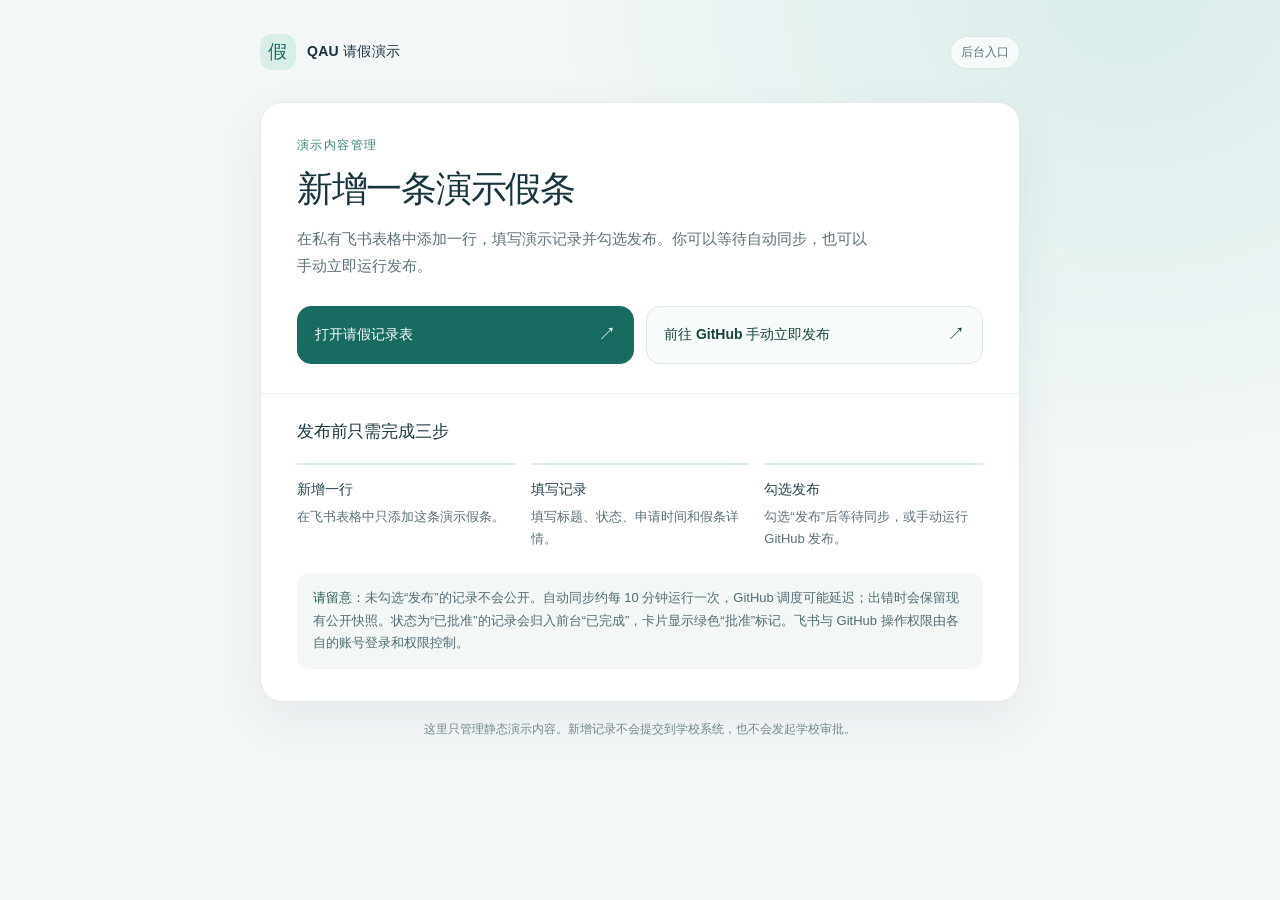
==== admin.html @ 397c08ad "Manage demo leave records with private Feishu Base and Pages sync" ====
<!doctype html>
<html lang="zh-CN">
<head>
  <meta charset="utf-8">
  <meta name="viewport" content="width=device-width, initial-scale=1">
  <meta name="theme-color" content="#f4f7f8">
  <title>演示假条管理入口</title>
  <style>
    :root {
      color-scheme: light;
      font-family: -apple-system, BlinkMacSystemFont, "Segoe UI", "PingFang SC", "Microsoft YaHei", sans-serif;
      color: #17313c;
      background: #f4f7f8;
      font-synthesis: none;
      text-rendering: optimizeLegibility;
    }

    * { box-sizing: border-box; }

    body {
      margin: 0;
      min-width: 320px;
      min-height: 100vh;
      background:
        radial-gradient(ellipse at 88% 0%, rgba(188, 226, 220, .48), transparent 38rem),
        #f4f7f8;
    }

    .wrap {
      width: min(100% - 36px, 760px);
      margin: 0 auto;
      padding: 34px 0 48px;
    }

    header {
      display: flex;
      justify-content: space-between;
      align-items: center;
      gap: 16px;
      margin-bottom: 32px;
    }

    .brand {
      display: flex;
      align-items: center;
      gap: 11px;
      font-size: 14px;
      font-weight: 700;
      letter-spacing: .02em;
    }

    .mark {
      display: grid;
      width: 36px;
      height: 36px;
      place-items: center;
      border-radius: 12px;
      background: #d9eee9;
      color: #176b61;
      font-size: 19px;
    }

    .badge {
      padding: 7px 10px;
      border: 1px solid #dce6e8;
      border-radius: 999px;
      color: #587079;
      background: rgba(255, 255, 255, .72);
      font-size: 12px;
      white-space: nowrap;
    }

    main {
      overflow: hidden;
      border: 1px solid #e3eaec;
      border-radius: 22px;
      background: #fff;
      box-shadow: 0 18px 48px rgba(31, 61, 70, .07);
    }

    .intro { padding: 34px 36px 27px; }

    .eyebrow {
      margin: 0 0 12px;
      color: #318175;
      font-size: 12px;
      font-weight: 700;
      letter-spacing: .12em;
    }

    h1 {
      margin: 0;
      color: #18343e;
      font-size: clamp(27px, 5vw, 36px);
      line-height: 1.25;
      letter-spacing: -.035em;
    }

    .lede {
      max-width: 570px;
      margin: 14px 0 0;
      color: #5b7078;
      font-size: 15px;
      line-height: 1.8;
    }

    .actions {
      display: grid;
      grid-template-columns: 1fr 1fr;
      gap: 12px;
      padding: 0 36px 29px;
    }

    .button {
      display: flex;
      min-height: 58px;
      align-items: center;
      justify-content: space-between;
      gap: 12px;
      padding: 14px 17px;
      border: 1px solid #dce7e8;
      border-radius: 14px;
      color: #17443f;
      background: #f7fbfa;
      font-size: 14px;
      font-weight: 700;
      line-height: 1.4;
      text-decoration: none;
      transition: border-color .15s ease, background .15s ease, transform .15s ease;
    }

    .button:hover {
      transform: translateY(-1px);
      border-color: #a6ccc4;
      background: #eef8f5;
    }

    .button.primary {
      border-color: #176b61;
      color: #fff;
      background: #176b61;
    }

    .button.primary:hover { background: #125b53; }
    .arrow { font-size: 18px; font-weight: 400; }

    .divider { height: 1px; background: #edf1f2; }

    .guide { padding: 26px 36px 32px; }

    h2 {
      margin: 0;
      color: #1b3841;
      font-size: 17px;
      letter-spacing: -.01em;
    }

    .steps {
      display: grid;
      grid-template-columns: repeat(3, 1fr);
      gap: 15px;
      margin: 20px 0 0;
      padding: 0;
      list-style: none;
    }

    .steps li {
      min-width: 0;
      padding-top: 13px;
      border-top: 2px solid #dcece8;
      color: #5b7078;
      font-size: 13px;
      line-height: 1.7;
    }

    .steps strong {
      display: block;
      margin-bottom: 4px;
      color: #24434c;
      font-size: 14px;
    }

    .note {
      margin: 23px 0 0;
      padding: 14px 16px;
      border-radius: 12px;
      color: #526b73;
      background: #f3f8f7;
      font-size: 13px;
      line-height: 1.75;
    }

    .note strong { color: #275c55; }

    footer {
      margin-top: 17px;
      color: #73868c;
      font-size: 12px;
      line-height: 1.7;
      text-align: center;
    }

    a:focus-visible {
      outline: 3px solid #e19b55;
      outline-offset: 3px;
    }

    @media (max-width: 580px) {
      .wrap { width: min(100% - 24px, 480px); padding-top: 22px; }
      header { margin-bottom: 21px; }
      .intro { padding: 27px 22px 21px; }
      .actions { grid-template-columns: 1fr; padding: 0 22px 23px; }
      .guide { padding: 23px 22px 25px; }
      .steps { grid-template-columns: 1fr; gap: 12px; }
      .steps li { padding-top: 10px; }
      footer { padding: 0 10px; }
    }
  </style>
</head>
<body>
  <div class="wrap">
    <header>
      <div class="brand"><span class="mark" aria-hidden="true">假</span><span>QAU 请假演示</span></div>
      <span class="badge">后台入口</span>
    </header>

    <main>
      <section class="intro" aria-labelledby="page-title">
        <p class="eyebrow">演示内容管理</p>
        <h1 id="page-title">新增一条演示假条</h1>
        <p class="lede">在私有飞书表格中添加一行，填写演示记录并勾选发布。你可以等待自动同步，也可以手动立即运行发布。</p>
      </section>

      <nav class="actions" aria-label="管理入口">
        <a class="button primary" href="https://zcnl06gk5pj6.feishu.cn/base/JLp3bfoYkaqN0Ys9zUdcaZcln2b?table=tblTBy6DTEkNYOlV&amp;view=vewv0Zh1r9" target="_blank" rel="noopener noreferrer">
          <span>打开请假记录表</span><span class="arrow" aria-hidden="true">↗</span>
        </a>
        <a class="button" href="https://github.com/huachen19867/qau-ui-demo/actions/workflows/publish.yml" target="_blank" rel="noopener noreferrer">
          <span>前往 GitHub 手动立即发布</span><span class="arrow" aria-hidden="true">↗</span>
        </a>
      </nav>

      <div class="divider" aria-hidden="true"></div>

      <section class="guide" aria-labelledby="guide-title">
        <h2 id="guide-title">发布前只需完成三步</h2>
        <ol class="steps">
          <li><strong>新增一行</strong>在飞书表格中只添加这条演示假条。</li>
          <li><strong>填写记录</strong>填写标题、状态、申请时间和假条详情。</li>
          <li><strong>勾选发布</strong>勾选“发布”后等待同步，或手动运行 GitHub 发布。</li>
        </ol>
        <p class="note"><strong>请留意：</strong>未勾选“发布”的记录不会公开。自动同步约每 10 分钟运行一次，GitHub 调度可能延迟；出错时会保留现有公开快照。状态为“已批准”的记录会归入前台“已完成”，卡片显示绿色“批准”标记。飞书与 GitHub 操作权限由各自的账号登录和权限控制。</p>
      </section>
    </main>

    <footer>这里只管理静态演示内容。新增记录不会提交到学校系统，也不会发起学校审批。</footer>
  </div>
</body>
</html>
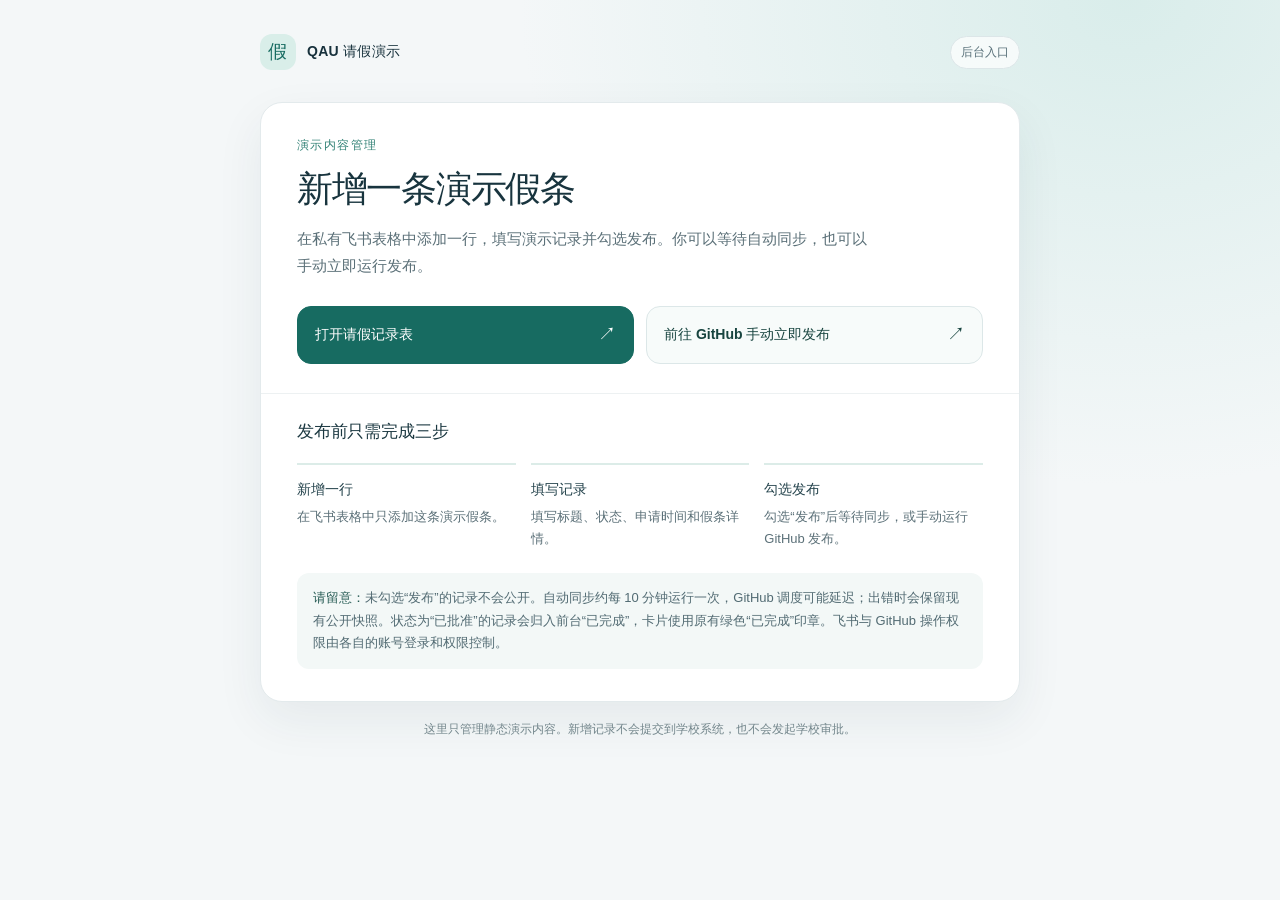
==== commit f80afe51: "Manage demo leave records with private Feishu Base and Pages sync" ====
--- a/admin.html
+++ b/admin.html
@@ -249,7 +249,7 @@
           <li><strong>填写记录</strong>填写标题、状态、申请时间和假条详情。</li>
           <li><strong>勾选发布</strong>勾选“发布”后等待同步，或手动运行 GitHub 发布。</li>
         </ol>
-        <p class="note"><strong>请留意：</strong>未勾选“发布”的记录不会公开。自动同步约每 10 分钟运行一次，GitHub 调度可能延迟；出错时会保留现有公开快照。状态为“已批准”的记录会归入前台“已完成”，卡片显示绿色“批准”标记。飞书与 GitHub 操作权限由各自的账号登录和权限控制。</p>
+        <p class="note"><strong>请留意：</strong>未勾选“发布”的记录不会公开。自动同步约每 10 分钟运行一次，GitHub 调度可能延迟；出错时会保留现有公开快照。状态为“已批准”的记录会归入前台“已完成”，卡片使用原有绿色“已完成”印章。飞书与 GitHub 操作权限由各自的账号登录和权限控制。</p>
       </section>
     </main>
 
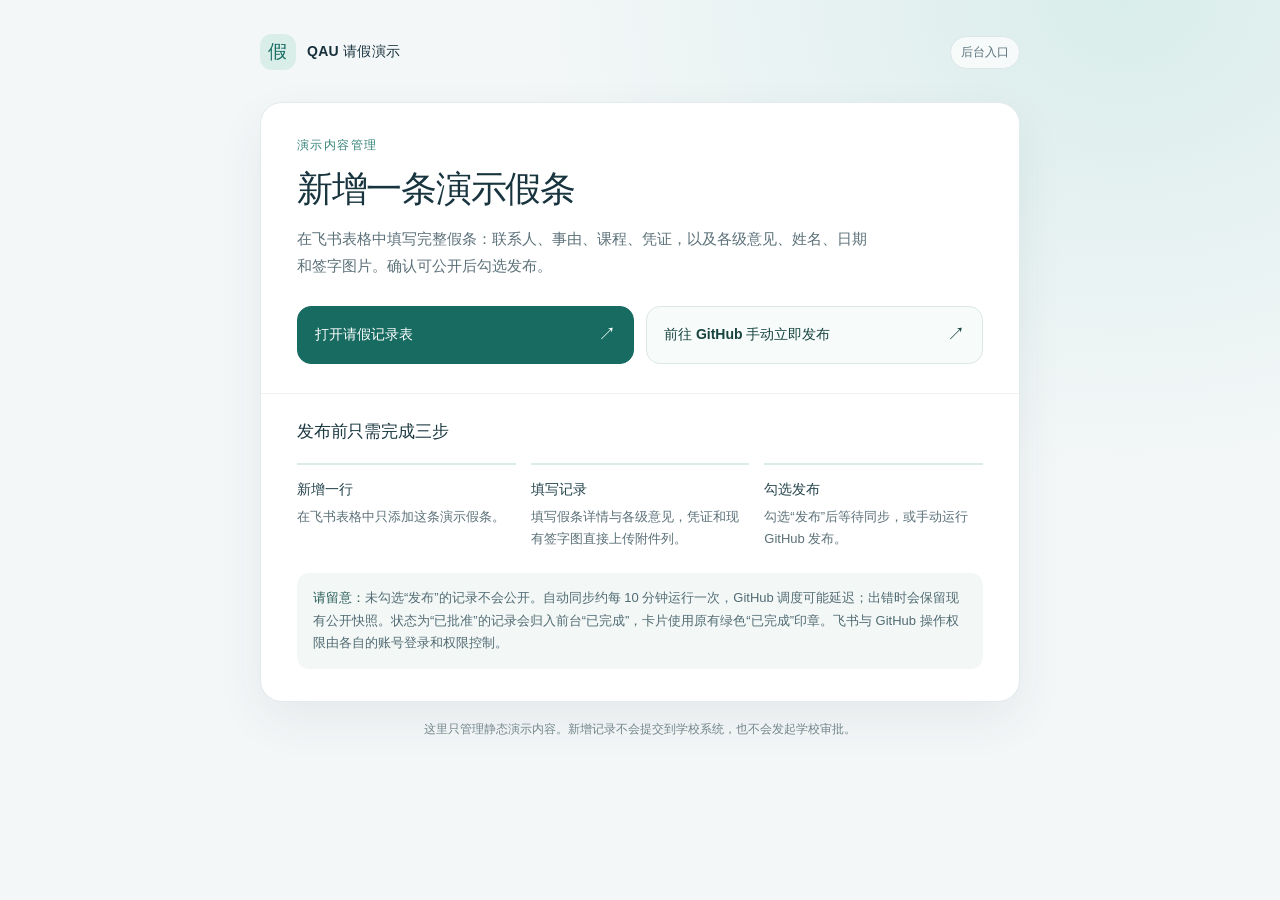
==== commit e1146e43: "Manage demo leave records with private Feishu Base and Pages sync" ====
--- a/admin.html
+++ b/admin.html
@@ -228,7 +228,7 @@
       <section class="intro" aria-labelledby="page-title">
         <p class="eyebrow">演示内容管理</p>
         <h1 id="page-title">新增一条演示假条</h1>
-        <p class="lede">在私有飞书表格中添加一行，填写演示记录并勾选发布。你可以等待自动同步，也可以手动立即运行发布。</p>
+        <p class="lede">在飞书表格中填写完整假条：联系人、事由、课程、凭证，以及各级意见、姓名、日期和签字图片。确认可公开后勾选发布。</p>
       </section>
 
       <nav class="actions" aria-label="管理入口">
@@ -246,7 +246,7 @@
         <h2 id="guide-title">发布前只需完成三步</h2>
         <ol class="steps">
           <li><strong>新增一行</strong>在飞书表格中只添加这条演示假条。</li>
-          <li><strong>填写记录</strong>填写标题、状态、申请时间和假条详情。</li>
+          <li><strong>填写记录</strong>填写假条详情与各级意见，凭证和现有签字图直接上传附件列。</li>
           <li><strong>勾选发布</strong>勾选“发布”后等待同步，或手动运行 GitHub 发布。</li>
         </ol>
         <p class="note"><strong>请留意：</strong>未勾选“发布”的记录不会公开。自动同步约每 10 分钟运行一次，GitHub 调度可能延迟；出错时会保留现有公开快照。状态为“已批准”的记录会归入前台“已完成”，卡片使用原有绿色“已完成”印章。飞书与 GitHub 操作权限由各自的账号登录和权限控制。</p>
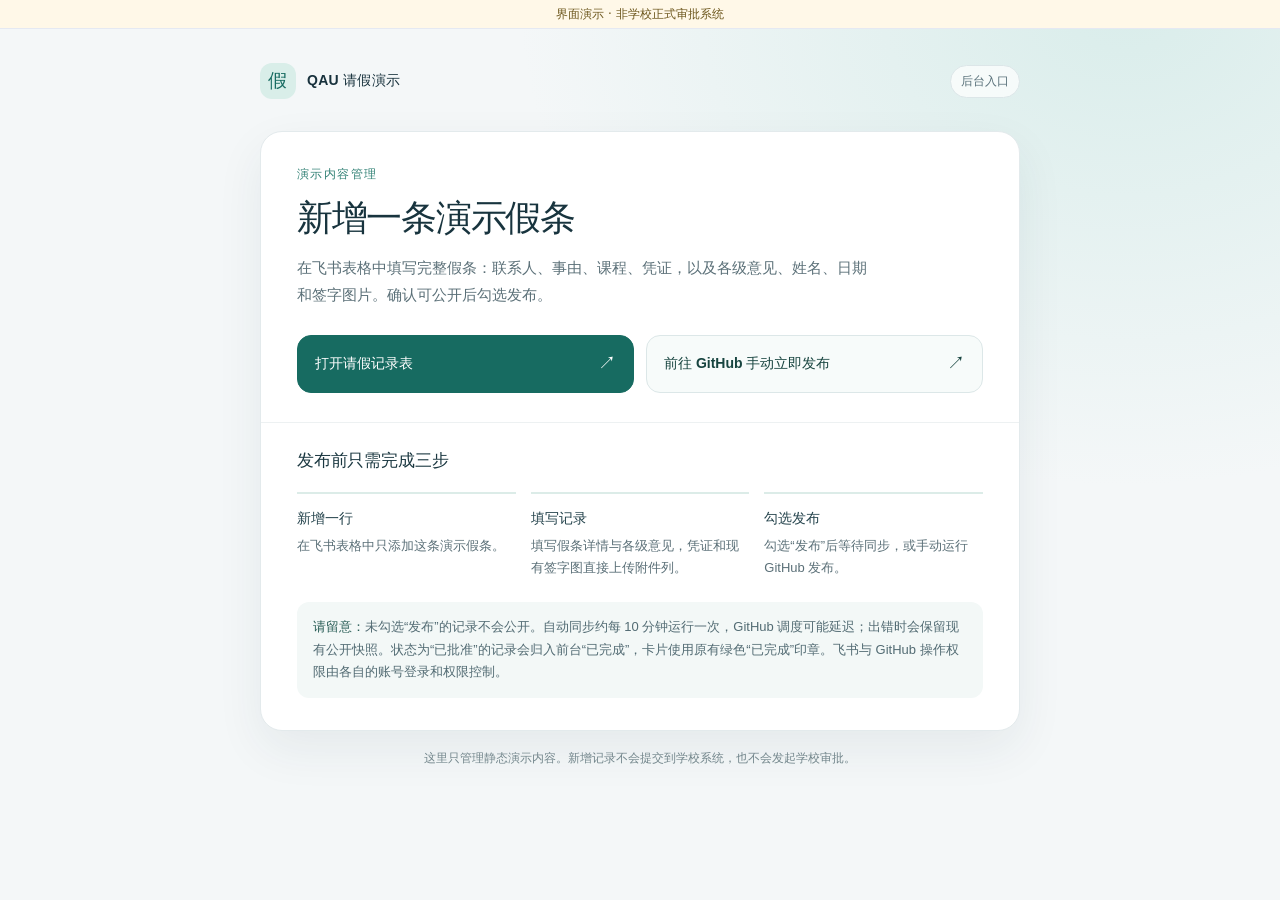
==== commit 542b7e87: "Manage demo leave records with private Feishu Base and Pages sync" ====
--- a/admin.html
+++ b/admin.html
@@ -4,7 +4,7 @@
   <meta charset="utf-8">
   <meta name="viewport" content="width=device-width, initial-scale=1">
   <meta name="theme-color" content="#f4f7f8">
-  <title>演示假条管理入口</title>
+  <title>青岛农业大学智慧校园·我的申请</title>
   <style>
     :root {
       color-scheme: light;
@@ -216,8 +216,9 @@
       footer { padding: 0 10px; }
     }
   </style>
+<link rel="stylesheet" href="assets/css/public-demo.css">
 </head>
-<body>
+<body><aside class="public-demo-label" aria-label="界面演示说明">界面演示 · 非学校正式审批系统</aside>
   <div class="wrap">
     <header>
       <div class="brand"><span class="mark" aria-hidden="true">假</span><span>QAU 请假演示</span></div>
--- a/assets/css/public-demo.css
+++ b/assets/css/public-demo.css
@@ -0,0 +1 @@
+.public-demo-label{position:sticky;top:0;z-index:99999;display:block;box-sizing:border-box;width:100%;margin:0;padding:5px 10px;border-bottom:1px solid #e5e9f2;background:#fff8e8;color:#6d571d;text-align:center;font:12px/18px system-ui,sans-serif;pointer-events:none}
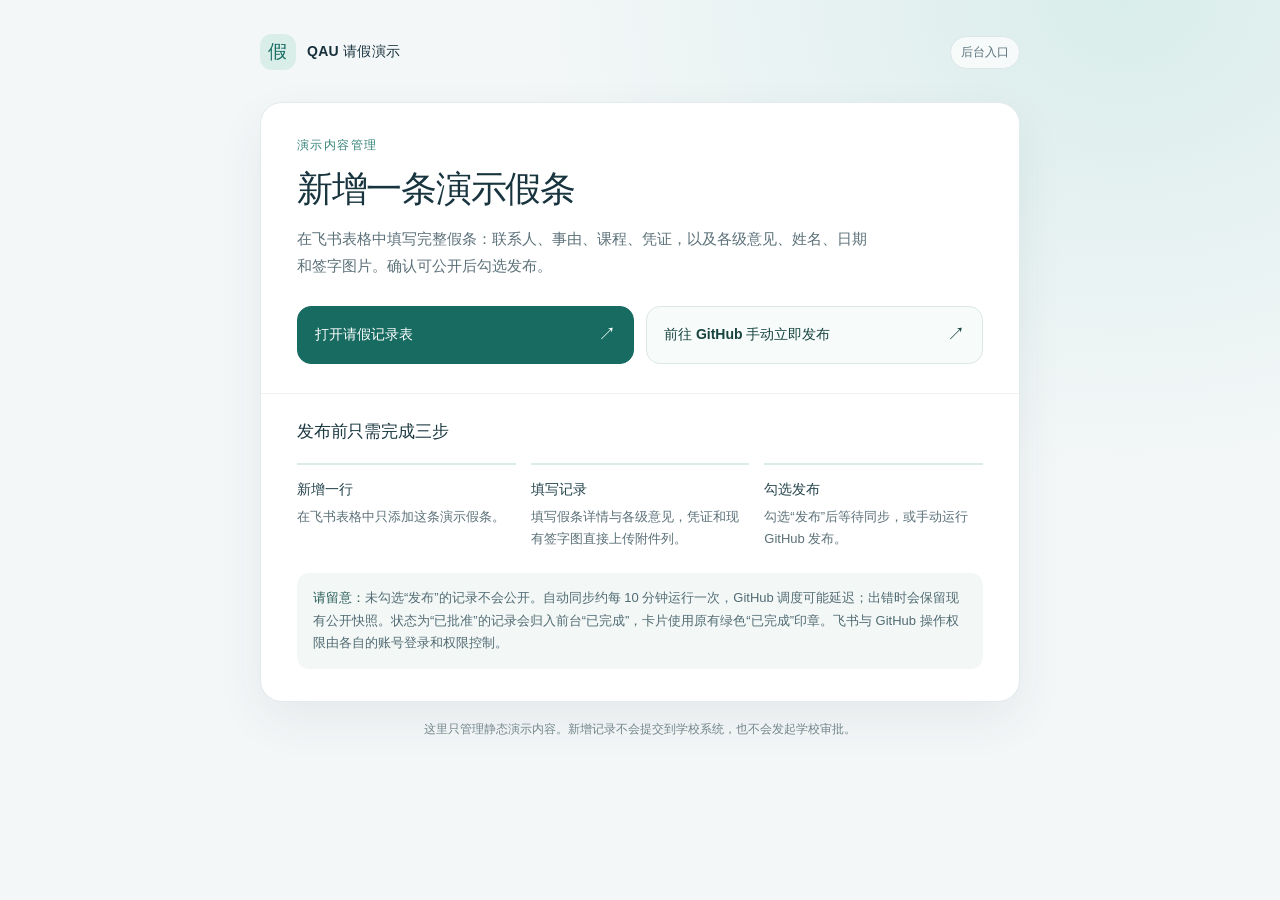
==== commit 6c0b108d: "Remove the demo notice banner from all public pages" ====
--- a/admin.html
+++ b/admin.html
@@ -216,9 +216,8 @@
       footer { padding: 0 10px; }
     }
   </style>
-<link rel="stylesheet" href="assets/css/public-demo.css">
 </head>
-<body><aside class="public-demo-label" aria-label="界面演示说明">界面演示 · 非学校正式审批系统</aside>
+<body>
   <div class="wrap">
     <header>
       <div class="brand"><span class="mark" aria-hidden="true">假</span><span>QAU 请假演示</span></div>
